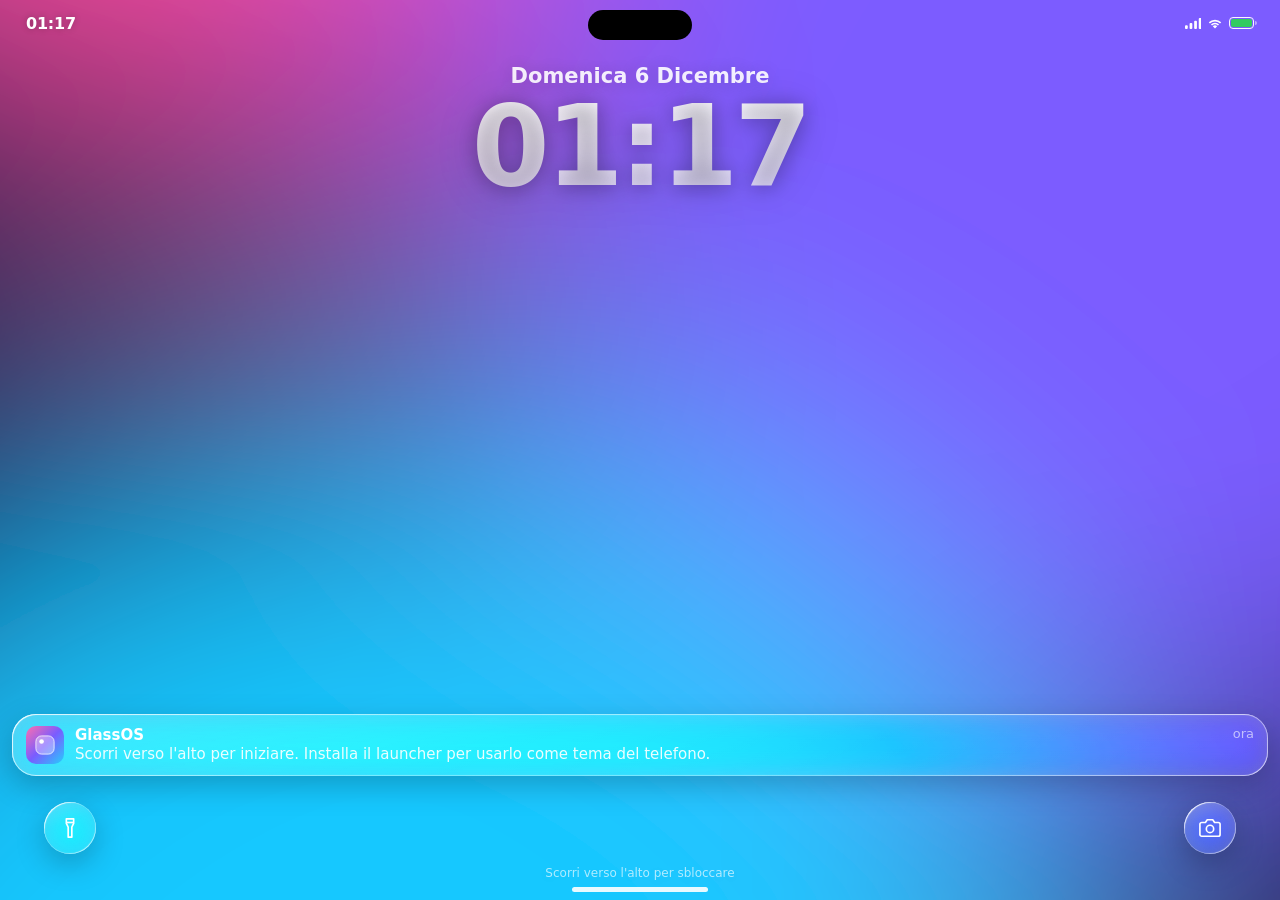
==== glass/index.html @ 5910348c "GlassOS: launcher Android stile iPhone con Liquid Glass - glass/: interfaccia (home, dock, widget, c" ====
<!doctype html>
<html lang="it">
<head>
<meta charset="utf-8">
<meta name="viewport" content="width=device-width, initial-scale=1, maximum-scale=1, user-scalable=no, viewport-fit=cover">
<meta name="theme-color" content="#000000">
<meta name="mobile-web-app-capable" content="yes">
<meta name="apple-mobile-web-app-capable" content="yes">
<meta name="apple-mobile-web-app-status-bar-style" content="black-translucent">
<title>GlassOS</title>
<link rel="manifest" href="manifest.webmanifest">
<link rel="icon" href="icona.svg" type="image/svg+xml">
<link rel="stylesheet" href="os.css">
</head>
<body>
<!-- contenitore dei filtri SVG per la rifrazione "liquid glass" (popolato da os.js) -->
<svg id="lg-defs" width="0" height="0" aria-hidden="true" style="position:absolute"><defs></defs></svg>

<div id="device">
  <div id="wallpaper"></div>

  <!-- barra di stato -->
  <header id="statusbar">
    <span class="sb-time" id="sb-time">9:41</span>
    <div id="island"><span id="island-text"></span></div>
    <span class="sb-icons">
      <svg viewBox="0 0 18 12" class="sb-signal"><rect x="0" y="8" width="3" height="4" rx="1"/><rect x="5" y="5.5" width="3" height="6.5" rx="1"/><rect x="10" y="3" width="3" height="9" rx="1"/><rect x="15" y="0" width="3" height="12" rx="1"/></svg>
      <svg viewBox="0 0 16 12" class="sb-wifi" id="sb-wifi"><path d="M8 11.5 5.6 9a3.4 3.4 0 0 1 4.8 0z"/><path d="M3.5 7a6.4 6.4 0 0 1 9 0l-1.3 1.3a4.6 4.6 0 0 0-6.4 0z"/><path d="M1.2 4.7a9.6 9.6 0 0 1 13.6 0L13.5 6A7.8 7.8 0 0 0 2.5 6z"/></svg>
      <span class="sb-battery"><span class="sb-batt-level" id="sb-batt"></span></span>
    </span>
  </header>

  <!-- schermata di blocco -->
  <section id="lock">
    <div class="lock-top">
      <div class="lock-date" id="lock-date"></div>
      <div class="lock-clock" id="lock-clock">9:41</div>
    </div>
    <div class="lock-notifs" id="lock-notifs"></div>
    <div class="lock-bottom">
      <button class="lock-btn glass" id="lock-torch" aria-label="Torcia"><svg viewBox="0 0 24 24"><path d="M8 2h8v5l-2 4v11h-4V11L8 7z"/><path d="M8 6h8"/></svg></button>
      <div class="lock-hint">Scorri verso l'alto per sbloccare</div>
      <button class="lock-btn glass" id="lock-camera" aria-label="Fotocamera"><svg viewBox="0 0 24 24"><path d="M23 19a2 2 0 0 1-2 2H3a2 2 0 0 1-2-2V8a2 2 0 0 1 2-2h4l2-3h6l2 3h4a2 2 0 0 1 2 2z"/><circle cx="12" cy="13" r="4"/></svg></button>
    </div>
    <div class="home-indicator"></div>
  </section>

  <!-- codice di sblocco -->
  <section id="passcode" hidden>
    <div class="pc-title">Inserisci codice</div>
    <div class="pc-dots" id="pc-dots"><i></i><i></i><i></i><i></i></div>
    <div class="pc-pad" id="pc-pad"></div>
    <button class="pc-cancel" id="pc-cancel">Annulla</button>
  </section>

  <!-- home -->
  <main id="home">
    <div id="pages"></div>
    <div id="page-dots"></div>
    <button id="search-pill" class="glass liquid"><svg viewBox="0 0 24 24"><circle cx="11" cy="11" r="7"/><path d="m20 20-4-4"/></svg>Cerca</button>
    <nav id="dock" class="glass liquid"></nav>
    <button id="jiggle-done" class="glass" hidden>Fine</button>
  </main>

  <!-- ricerca (Spotlight) -->
  <section id="spotlight" hidden>
    <div class="sp-bar glass">
      <svg viewBox="0 0 24 24"><circle cx="11" cy="11" r="7"/><path d="m20 20-4-4"/></svg>
      <input id="sp-input" type="search" placeholder="Cerca app o sul web" autocomplete="off">
      <button id="sp-close">Annulla</button>
    </div>
    <div class="sp-results" id="sp-results"></div>
  </section>

  <!-- centro di controllo -->
  <section id="cc" hidden>
    <div class="cc-grid" id="cc-grid"></div>
  </section>

  <!-- finestra app -->
  <section id="appwin" hidden>
    <div class="app-body" id="app-body"></div>
    <div class="home-indicator app-indicator" id="app-indicator"></div>
  </section>

  <div id="dimmer"></div>
  <div id="toast" class="glass"></div>
</div>

<script src="icons.js"></script>
<script src="apps.js"></script>
<script src="os.js"></script>
</body>
</html>
---- glass/os.css ----
/* GlassOS — interfaccia in stile iOS con materiale "Liquid Glass" */
:root {
  --font: -apple-system, "SF Pro Display", "Inter", "Segoe UI", Roboto, system-ui, sans-serif;
  --blur: 14px;
  --tint: .14;            /* opacita' del vetro */
  --tint-rgb: 255,255,255;
  --text: #fff;
  --text-2: rgba(255,255,255,.72);
  --label-shadow: 0 1px 3px rgba(0,0,0,.45);
  --sheet: rgba(28,28,32,.55);
  --sheet-row: rgba(255,255,255,.08);
  --sep: rgba(255,255,255,.12);
  --accent: #0a84ff;
  --icon: 62px;
  --ease-spring: cubic-bezier(.2,.9,.25,1.12);
  --ease-out: cubic-bezier(.16,1,.3,1);
  --safe-top: max(env(safe-area-inset-top), 0px);
  --safe-bottom: max(env(safe-area-inset-bottom), 0px);
  color-scheme: dark;
}
body.light {
  --text: #111;
  --text-2: rgba(0,0,0,.6);
  --tint-rgb: 255,255,255;
  --tint: .32;
  --sheet: rgba(250,250,252,.62);
  --sheet-row: rgba(255,255,255,.55);
  --sep: rgba(0,0,0,.1);
  color-scheme: light;
}
body.tinted { --tint: .38; }
body.light.tinted { --tint: .6; }

* { box-sizing: border-box; -webkit-tap-highlight-color: transparent; }
html, body { margin: 0; height: 100%; overflow: hidden; background: #000; }
body {
  font-family: var(--font);
  color: var(--text);
  user-select: none; -webkit-user-select: none;
  touch-action: none;
  overscroll-behavior: none;
}
button { font: inherit; color: inherit; background: none; border: 0; padding: 0; cursor: pointer; }
input, textarea { font: inherit; color: inherit; user-select: text; -webkit-user-select: text; }
svg { display: block; }
[hidden] { display: none !important; }

#device { position: fixed; inset: 0; overflow: hidden; }

/* ---------- sfondo ---------- */
#wallpaper {
  position: absolute; inset: -4%;
  background: #123 center/cover no-repeat;
  transition: transform .6s var(--ease-out), filter .6s var(--ease-out);
}
body.locked #wallpaper { transform: scale(1.06); }
body.app-open #wallpaper, body.overlay #wallpaper { filter: blur(6px) brightness(.8); transform: scale(1.04); }

/* ---------- materiale Liquid Glass ---------- */
.glass {
  position: relative;
  background:
    linear-gradient(160deg, rgba(var(--tint-rgb), calc(var(--tint) + .12)), rgba(var(--tint-rgb), var(--tint)) 40%, rgba(var(--tint-rgb), calc(var(--tint) * .6)));
  -webkit-backdrop-filter: blur(var(--blur)) saturate(190%) brightness(1.05);
  backdrop-filter: blur(var(--blur)) saturate(190%) brightness(1.05);
  box-shadow:
    inset 1.5px 1.5px 1px -1px rgba(255,255,255,.85),
    inset -1px -1px 1px -.5px rgba(255,255,255,.45),
    inset 0 0 0 .5px rgba(255,255,255,.28),
    inset 0 0 18px rgba(255,255,255,.08),
    0 10px 30px rgba(0,0,0,.22);
}
/* bordo speculare: riflesso luminoso che scorre sul bordo */
.glass::after {
  content: ""; position: absolute; inset: 0; border-radius: inherit; pointer-events: none;
  padding: 1px;
  background: linear-gradient(135deg, rgba(255,255,255,.9), rgba(255,255,255,0) 30%, rgba(255,255,255,0) 65%, rgba(255,255,255,.55));
  -webkit-mask: linear-gradient(#000 0 0) content-box, linear-gradient(#000 0 0);
  -webkit-mask-composite: xor; mask-composite: exclude;
  opacity: .7;
}
body.light .glass::after { opacity: 1; }
/* rifrazione reale: il filtro SVG viene assegnato via JS (--lg) */
body.refract .liquid[style*="--lg"] {
  -webkit-backdrop-filter: var(--lg) blur(var(--blur)) saturate(190%) brightness(1.05);
  backdrop-filter: var(--lg) blur(var(--blur)) saturate(190%) brightness(1.05);
}
.press { transition: transform .35s var(--ease-spring); }
.press:active { transform: scale(.92); }

/* ---------- barra di stato ---------- */
#statusbar {
  position: absolute; z-index: 60; top: 0; left: 0; right: 0;
  height: calc(46px + var(--safe-top)); padding: var(--safe-top) 26px 0;
  display: flex; align-items: center; justify-content: space-between;
  font-weight: 600; font-size: 16px; letter-spacing: -.2px;
  pointer-events: none; color: #fff; text-shadow: 0 0 6px rgba(0,0,0,.25);
  transition: color .3s;
}
body.dark-status #statusbar { color: #000; text-shadow: none; }
.sb-time { width: 70px; }
.sb-icons { width: 70px; display: flex; gap: 6px; align-items: center; justify-content: flex-end; }
.sb-icons svg { height: 11px; fill: currentColor; }
.sb-wifi { width: 16px; }
body.offline .sb-wifi { opacity: .3; }
.sb-battery {
  width: 25px; height: 12px; border-radius: 4px; border: 1.3px solid currentColor; opacity: .95;
  padding: 1.3px; position: relative;
}
.sb-battery::after { content: ""; position: absolute; right: -4px; top: 3px; width: 2px; height: 4px; border-radius: 0 2px 2px 0; background: currentColor; opacity: .5; }
.sb-batt-level { display: block; height: 100%; width: 80%; border-radius: 2px; background: currentColor; }
.sb-batt-level.low { background: #ff453a; }
.sb-batt-level.charging { background: #30d158; }

#island {
  position: absolute; left: 50%; top: calc(var(--safe-top) + 10px); transform: translateX(-50%);
  height: 30px; width: 104px; border-radius: 20px; background: #000;
  display: flex; align-items: center; justify-content: center;
  font-size: 13px; color: #fff; overflow: hidden;
  transition: width .5s var(--ease-spring), height .5s var(--ease-spring);
}
#island.expanded { width: 190px; }
#island-text { opacity: 0; transition: opacity .3s; white-space: nowrap; font-variant-numeric: tabular-nums; }
#island.expanded #island-text { opacity: 1; }
body.no-island #island { display: none; }

/* ---------- schermata di blocco ---------- */
#lock {
  position: absolute; inset: 0; z-index: 50;
  display: flex; flex-direction: column; align-items: center;
  padding-top: calc(var(--safe-top) + 64px);
  color: #fff; text-shadow: 0 2px 20px rgba(0,0,0,.25);
  transition: transform .5s var(--ease-out), opacity .5s var(--ease-out);
}
#lock.gone { transform: translateY(-100%); opacity: 0; pointer-events: none; }
.lock-top { text-align: center; }
.lock-date { font-size: 21px; font-weight: 600; opacity: .9; text-transform: capitalize; }
.lock-clock {
  font-size: 112px; font-weight: 700; line-height: 1; letter-spacing: -4px; margin-top: 2px;
  font-variant-numeric: tabular-nums;
  background: linear-gradient(180deg, rgba(255,255,255,.98), rgba(255,255,255,.72));
  -webkit-background-clip: text; background-clip: text; color: transparent;
  filter: drop-shadow(0 4px 18px rgba(0,0,0,.18));
}
.lock-notifs { width: 100%; padding: 0 12px; margin-top: auto; display: flex; flex-direction: column; gap: 8px; }
.notif { border-radius: 24px; padding: 12px 14px; display: flex; gap: 11px; align-items: center; text-shadow: none; }
.notif .ni { width: 38px; height: 38px; border-radius: 10px; flex: none; overflow: hidden; }
.notif .nt { flex: 1; min-width: 0; font-size: 15px; }
.notif b { font-weight: 600; display: flex; justify-content: space-between; }
.notif b small { font-weight: 400; opacity: .6; font-size: 13px; }
.notif p { margin: 1px 0 0; opacity: .9; line-height: 1.25; }
.lock-bottom {
  width: 100%; display: flex; align-items: center; justify-content: space-between; position: relative;
  padding: 26px 44px calc(var(--safe-bottom) + 46px);
}
.lock-btn { width: 52px; height: 52px; border-radius: 50%; display: grid; place-items: center; }
.lock-btn svg { width: 22px; fill: none; stroke: #fff; stroke-width: 1.8; stroke-linejoin: round; }
.lock-btn.on { background: rgba(255,255,255,.92); }
.lock-btn.on svg { stroke: #000; }
.lock-hint { position: absolute; left: 0; right: 0; bottom: calc(var(--safe-bottom) + 20px); text-align: center; font-size: 12px; opacity: .65; animation: hint 2.6s ease-in-out infinite; }
@keyframes hint { 0%,100% { transform: translateY(0); opacity: .55; } 50% { transform: translateY(-5px); opacity: .9; } }
.home-indicator {
  position: absolute; left: 50%; bottom: calc(var(--safe-bottom) + 8px); transform: translateX(-50%);
  width: 136px; height: 5px; border-radius: 3px; background: rgba(255,255,255,.9);
}

/* ---------- codice ---------- */
#passcode {
  position: absolute; inset: 0; z-index: 55; display: flex; flex-direction: column; align-items: center;
  padding-top: calc(var(--safe-top) + 90px);
  -webkit-backdrop-filter: blur(30px) brightness(.7); backdrop-filter: blur(30px) brightness(.7);
  animation: fadein .3s;
}
.pc-title { font-size: 20px; }
.pc-dots { display: flex; gap: 22px; margin: 22px 0 48px; }
.pc-dots i { width: 13px; height: 13px; border-radius: 50%; border: 1.4px solid #fff; }
.pc-dots i.on { background: #fff; }
.pc-dots.shake { animation: shake .4s; }
@keyframes shake { 20%,60% { transform: translateX(-12px); } 40%,80% { transform: translateX(12px); } }
.pc-pad { display: grid; grid-template-columns: repeat(3, 78px); gap: 16px 26px; }
.pc-key { width: 78px; height: 78px; border-radius: 50%; font-size: 34px; display: flex; flex-direction: column; align-items: center; justify-content: center; line-height: 1; }
.pc-key small { font-size: 10px; letter-spacing: 2px; font-weight: 600; margin-top: 2px; }
.pc-key:active { background: rgba(255,255,255,.55); }
.pc-cancel { margin-top: auto; margin-bottom: calc(var(--safe-bottom) + 40px); font-size: 17px; }

/* ---------- home ---------- */
#home {
  position: absolute; inset: 0; z-index: 10;
  padding-top: calc(var(--safe-top) + 52px);
  display: flex; flex-direction: column;
  transition: transform .45s var(--ease-out), opacity .45s var(--ease-out), filter .45s;
}
body.locked #home { transform: scale(1.08); opacity: 0; pointer-events: none; }
body.app-open #home { transform: scale(.92); opacity: .0; }
body.overlay #home { filter: blur(10px); transform: scale(.97); }

#pages {
  flex: 1; display: flex; overflow-x: auto; overflow-y: hidden;
  scroll-snap-type: x mandatory; scrollbar-width: none; touch-action: pan-x;
}
#pages::-webkit-scrollbar { display: none; }
.page {
  flex: 0 0 100%; scroll-snap-align: start; scroll-snap-stop: always;
  padding: 10px 18px 0;
  display: grid; grid-template-columns: repeat(4, 1fr); grid-auto-rows: 98px; align-content: start;
  row-gap: 4px;
}
.app {
  display: flex; flex-direction: column; align-items: center; gap: 6px; position: relative;
  touch-action: pan-x;
}
.app .label {
  font-size: 11.5px; font-weight: 500; color: #fff; text-shadow: var(--label-shadow);
  max-width: 76px; white-space: nowrap; overflow: hidden; text-overflow: ellipsis;
}
#dock .app .label { display: none; }
.icon {
  width: var(--icon); height: var(--icon); border-radius: 27%;
  position: relative; overflow: hidden; flex: none;
  box-shadow: 0 6px 14px rgba(0,0,0,.18);
  transition: transform .35s var(--ease-spring), filter .2s;
}
.icon svg.glyph { position: absolute; inset: 20%; width: 60%; height: 60%; fill: none; stroke: #fff; stroke-width: 1.9; stroke-linecap: round; stroke-linejoin: round; }
.icon .letter { position: absolute; inset: 0; display: grid; place-items: center; font-size: 28px; font-weight: 700; color: #fff; }
/* riflesso superiore delle icone */
.icon::after {
  content: ""; position: absolute; inset: 0; border-radius: inherit; pointer-events: none;
  background: linear-gradient(180deg, rgba(255,255,255,.28), rgba(255,255,255,0) 45%);
  box-shadow: inset 0 1px 1px rgba(255,255,255,.55), inset 0 -1px 2px rgba(0,0,0,.12);
}
.app:active .icon { transform: scale(.9); filter: brightness(.85); }

/* stile icone "vetro trasparente" (iOS 26 Clear) */
body.icons-clear .icon {
  background: rgba(255,255,255,.12) !important;
  -webkit-backdrop-filter: blur(10px) saturate(160%); backdrop-filter: blur(10px) saturate(160%);
  box-shadow: inset 1px 1px 1px -.5px rgba(255,255,255,.9), inset 0 0 0 .6px rgba(255,255,255,.35), 0 6px 14px rgba(0,0,0,.12);
}
body.icons-clear .icon > *:not(.letter):not(svg.glyph) { opacity: .0; }
body.icons-clear .icon svg.glyph { stroke: rgba(255,255,255,.95); filter: drop-shadow(0 1px 2px rgba(0,0,0,.25)); }
body.icons-clear .icon .cal-day { color: #fff; }
body.icons-clear .icon .cal-num { color: #fff; }
body.icons-clear .icon .cal, body.icons-clear .icon .photos { opacity: 1 !important; }
body.icons-clear .icon .photos { filter: grayscale(1) brightness(2); opacity: .8 !important; }

/* icone speciali */
.cal { position: absolute; inset: 0; display: flex; flex-direction: column; align-items: center; }
.cal-day { font-size: 10px; font-weight: 600; color: #ff3b30; margin-top: 7px; text-transform: capitalize; }
.cal-num { font-size: 32px; font-weight: 400; color: #111; line-height: 1; margin-top: -1px; letter-spacing: -1px; }
.photos { position: absolute; inset: 14%; }

/* modalita' modifica (icone che tremano) */
body.jiggle .app .icon { animation: jiggle .28s ease-in-out infinite alternate; }
body.jiggle .app:nth-child(2n) .icon { animation-delay: -.14s; animation-direction: alternate-reverse; }
@keyframes jiggle { from { transform: rotate(-2deg); } to { transform: rotate(2deg); } }
.del-badge {
  position: absolute; top: -6px; left: 2px; z-index: 2; width: 22px; height: 22px; border-radius: 50%;
  display: none; place-items: center; font-size: 18px; font-weight: 600; line-height: 1; color: #000;
  background: rgba(230,230,235,.9); box-shadow: 0 1px 4px rgba(0,0,0,.3);
}
body.jiggle .del-badge { display: grid; }
.app.dragging { z-index: 20; pointer-events: none; }
.app.dragging .icon { animation: none !important; transform: scale(1.15); }
.app.drop-target .icon { outline: 2px solid rgba(255,255,255,.8); outline-offset: 3px; }
#jiggle-done {
  position: absolute; z-index: 61; top: calc(var(--safe-top) + 8px); right: 14px;
  padding: 7px 16px; border-radius: 20px; font-weight: 600; font-size: 15px;
}

/* widget */
.widget {
  grid-column: span 2; grid-row: span 2; margin: 4px 6px 12px; border-radius: 26px; padding: 14px 16px;
  display: flex; flex-direction: column; overflow: hidden; color: #fff; text-shadow: 0 1px 2px rgba(0,0,0,.2);
}
.widget .wlabel { font-size: 11px; opacity: .8; margin-top: 4px; text-align: center; position: absolute; bottom: -18px; left: 0; right: 0; text-shadow: var(--label-shadow); }
.w-weather .city { font-size: 14px; font-weight: 600; display: flex; align-items: center; gap: 4px; }
.w-weather .temp { font-size: 44px; font-weight: 300; line-height: 1.05; letter-spacing: -1px; }
.w-weather .cond { margin-top: auto; font-size: 13px; font-weight: 500; }
.w-weather .hl { font-size: 13px; opacity: .85; }
.w-weather .wico { font-size: 20px; }
.w-cal { padding: 14px 14px 10px; }
.w-cal .wd { font-size: 12px; font-weight: 600; color: #ff6961; text-transform: uppercase; letter-spacing: .4px; }
.w-cal .dn { font-size: 40px; font-weight: 300; line-height: 1; }
.w-cal .ev { margin-top: auto; font-size: 12.5px; line-height: 1.3; border-left: 3px solid #ff9f0a; padding-left: 7px; }
.w-cal .ev small { display: block; opacity: .7; }
.w-clock { align-items: center; justify-content: center; padding: 10px; }
.w-clock svg { width: 100%; height: 100%; }

#page-dots { display: flex; justify-content: center; gap: 8px; height: 22px; align-items: center; }
#page-dots i { width: 7px; height: 7px; border-radius: 50%; background: rgba(255,255,255,.4); transition: background .3s; }
#page-dots i.on { background: #fff; }

#search-pill {
  align-self: center; display: flex; align-items: center; gap: 5px;
  padding: 7px 14px; border-radius: 20px; font-size: 13px; font-weight: 600; margin-bottom: 12px;
  color: #fff; text-shadow: 0 1px 2px rgba(0,0,0,.2);
}
#search-pill svg { width: 13px; fill: none; stroke: currentColor; stroke-width: 2.6; stroke-linecap: round; }
body.jiggle #search-pill { opacity: 0; pointer-events: none; }

#dock {
  margin: 0 10px calc(var(--safe-bottom) + 10px); height: 92px; border-radius: 36px;
  display: flex; align-items: center; justify-content: space-around; padding: 0 8px;
}

/* ---------- Spotlight ---------- */
#spotlight {
  position: absolute; inset: 0; z-index: 40; padding: calc(var(--safe-top) + 54px) 14px 0;
  display: flex; flex-direction: column; animation: fadein .25s;
}
.sp-bar { display: flex; align-items: center; gap: 8px; border-radius: 16px; padding: 0 12px; height: 44px; }
.sp-bar svg { width: 18px; fill: none; stroke: var(--text-2); stroke-width: 2.4; stroke-linecap: round; flex: none; }
.sp-bar input { flex: 1; min-width: 0; background: none; border: 0; outline: 0; font-size: 17px; }
.sp-bar input::placeholder { color: var(--text-2); }
.sp-bar button { color: var(--accent); font-size: 16px; }
body:not(.light) .sp-bar button { color: #fff; }
.sp-results { margin-top: 18px; overflow-y: auto; flex: 1; touch-action: pan-y; padding-bottom: 30px; }
.sp-section { font-size: 13px; font-weight: 600; color: var(--text-2); margin: 14px 4px 8px; text-transform: uppercase; letter-spacing: .3px; }
.sp-apps { display: grid; grid-template-columns: repeat(4, 1fr); row-gap: 14px; }
.sp-web { border-radius: 16px; padding: 13px 14px; display: flex; gap: 10px; align-items: center; margin-bottom: 8px; font-size: 16px; }
.sp-web svg { width: 18px; fill: none; stroke: currentColor; stroke-width: 2; stroke-linecap: round; flex: none; }

/* ---------- Centro di controllo ---------- */
#cc {
  position: absolute; inset: 0; z-index: 45; padding: calc(var(--safe-top) + 60px) 22px 0;
  background: rgba(0,0,0,.18);
  -webkit-backdrop-filter: blur(24px) saturate(150%); backdrop-filter: blur(24px) saturate(150%);
  transform-origin: top right;
}
#cc.open { animation: ccIn .45s var(--ease-spring); }
@keyframes ccIn { from { opacity: 0; transform: translateY(-30px) scale(.96); } }
.cc-grid { display: grid; grid-template-columns: repeat(4, 1fr); grid-auto-rows: 74px; gap: 14px; }
.tile { border-radius: 26px; display: flex; align-items: center; justify-content: center; color: #fff; overflow: hidden; }
.tile svg { width: 24px; fill: none; stroke: currentColor; stroke-width: 2; stroke-linecap: round; stroke-linejoin: round; }
.tile.round { border-radius: 50%; }
.tile.on { background: #fff !important; color: #111; }
.tile.on.blue { background: #0a84ff !important; color: #fff; }
.tile.on.green { background: #30d158 !important; color: #fff; }
.tile.on.orange { background: #ff9f0a !important; color: #fff; }
.cc-conn { grid-column: span 2; grid-row: span 2; display: grid; grid-template-columns: 1fr 1fr; gap: 12px; padding: 14px; place-items: center; }
.cc-conn .tile { width: 56px; height: 56px; border-radius: 50%; background: rgba(255,255,255,.18); }
.cc-music { grid-column: span 2; grid-row: span 2; flex-direction: column; align-items: stretch; justify-content: space-between; padding: 16px; }
.cc-music .mt { font-size: 14px; font-weight: 600; } .cc-music .ma { font-size: 13px; opacity: .65; }
.cc-music .mc { display: flex; justify-content: space-around; align-items: center; }
.cc-music .mc svg { width: 26px; fill: currentColor; stroke: none; }
.cc-slider { grid-row: span 2; border-radius: 26px; position: relative; overflow: hidden; touch-action: none; }
.cc-slider .fill { position: absolute; left: 0; right: 0; bottom: 0; background: #fff; }
.cc-slider svg { position: absolute; bottom: 18px; left: 50%; transform: translateX(-50%); width: 26px; stroke: #888; z-index: 1; fill: none; stroke-width: 2; stroke-linecap: round; }
.cc-wide { grid-column: span 2; justify-content: flex-start; gap: 10px; padding: 0 16px; font-size: 14px; font-weight: 600; }
.cc-wide .dot { width: 40px; height: 40px; border-radius: 50%; background: rgba(255,255,255,.22); display: grid; place-items: center; flex: none; }
.cc-wide.on .dot { background: #5e5ce6; color: #fff; }
.cc-hint { grid-column: span 4; text-align: center; font-size: 12px; opacity: .5; margin-top: 4px; }

/* ---------- finestra app ---------- */
#appwin {
  position: absolute; inset: 0; z-index: 30; overflow: hidden; border-radius: 0;
  background: var(--app-bg, #000); color: var(--app-fg, #fff);
  will-change: transform, border-radius;
}
.app-body { position: absolute; inset: 0; overflow-y: auto; overflow-x: hidden; touch-action: pan-y; padding-top: calc(var(--safe-top) + 46px); }
.app-indicator { z-index: 5; background: currentColor; opacity: .75; }
#app-indicator::before { content: ""; position: absolute; left: -40px; right: -40px; top: -22px; bottom: -14px; }

#dimmer { position: absolute; inset: 0; z-index: 70; background: #000; opacity: 0; pointer-events: none; transition: opacity .3s; }
#toast {
  position: absolute; z-index: 80; left: 50%; top: calc(var(--safe-top) + 48px);
  transform: translate(-50%, -150%); padding: 11px 18px; border-radius: 22px; font-size: 14px; font-weight: 500;
  transition: transform .5s var(--ease-spring), opacity .3s, visibility .3s; max-width: 86%; text-align: center; color: #fff;
  opacity: 0; visibility: hidden;
}
#toast.show { transform: translate(-50%, 0); opacity: 1; visibility: visible; }

@keyframes fadein { from { opacity: 0; } }

/* ---------- componenti condivisi delle app ---------- */
.a-title { font-size: 34px; font-weight: 700; letter-spacing: -.5px; padding: 6px 18px 10px; }
.a-group { margin: 0 16px 22px; border-radius: 14px; background: var(--sheet-row); overflow: hidden; }
.a-group-title { font-size: 13px; color: var(--text-2); text-transform: uppercase; margin: 0 32px 7px; letter-spacing: .2px; }
.a-row { display: flex; align-items: center; gap: 12px; min-height: 46px; padding: 8px 16px; font-size: 16px; position: relative; }
.a-row + .a-row::before { content: ""; position: absolute; top: 0; left: 16px; right: 0; border-top: .5px solid var(--sep); }
.a-row .grow { flex: 1; min-width: 0; }
.a-row .sub { color: var(--text-2); font-size: 15px; }
.a-row input[type=text], .a-row input[type=password], .a-row input[type=url] { background: none; border: 0; outline: 0; text-align: right; color: var(--text-2); font-size: 16px; min-width: 0; flex: 1; }
.a-row input[type=range] { flex: 1; accent-color: var(--accent); }
.a-note { font-size: 13px; color: var(--text-2); margin: -14px 32px 22px; line-height: 1.35; }
.a-btn { color: var(--accent); font-size: 16px; }
.a-btn.danger { color: #ff453a; }
.switch { width: 51px; height: 31px; border-radius: 16px; background: rgba(120,120,128,.36); position: relative; flex: none; transition: background .25s; }
.switch::after { content: ""; position: absolute; top: 2px; left: 2px; width: 27px; height: 27px; border-radius: 50%; background: #fff; box-shadow: 0 2px 6px rgba(0,0,0,.25); transition: transform .3s var(--ease-spring); }
.switch.on { background: #34c759; }
.switch.on::after { transform: translateX(20px); }
.seg { display: flex; background: rgba(120,120,128,.24); border-radius: 9px; padding: 2px; flex: 1; }
.seg button { flex: 1; padding: 6px 4px; border-radius: 7px; font-size: 13px; font-weight: 500; }
.seg button.on { background: rgba(255,255,255,.95); color: #000; box-shadow: 0 2px 6px rgba(0,0,0,.15); }
.wall-grid { display: grid; grid-template-columns: repeat(4, 1fr); gap: 10px; padding: 12px; }
.wall-grid button { aspect-ratio: 9/16; border-radius: 12px; background-size: cover; background-position: center; border: 2px solid transparent; }
.wall-grid button.on { border-color: var(--accent); }
.wall-grid .add { display: grid; place-items: center; font-size: 28px; background: rgba(120,120,128,.24); color: var(--text-2); }
.si { width: 30px; height: 30px; border-radius: 8px; display: grid; place-items: center; flex: none; color: #fff; }
.si svg { width: 18px; fill: none; stroke: #fff; stroke-width: 2; stroke-linecap: round; stroke-linejoin: round; }
.chev { color: var(--text-2); opacity: .6; font-size: 18px; }

/* ---------- icone stile iOS / icone reali ---------- */
.icon.art-icon { background: #fff; }
.icon svg.art { position: absolute; inset: 0; width: 100%; height: 100%; }
.icon img { position: absolute; inset: 0; width: 100%; height: 100%; object-fit: cover; }
body.icons-clear .icon.art-icon svg.art,
body.icons-clear .icon img { opacity: .55 !important; filter: grayscale(1) contrast(1.1) brightness(1.35); }
body.icons-clear .icon.art-icon, body.icons-clear .icon.real { background: rgba(255,255,255,.14) !important; }
body.no-labels .page .label { visibility: hidden; }
body.no-status #statusbar { display: none; }

/* ---------- Libreria app ---------- */
.page.library { display: block; overflow-y: auto; touch-action: pan-y; padding-bottom: 20px; }
.lib-search { display: flex; align-items: center; gap: 8px; height: 40px; border-radius: 14px; padding: 0 12px; margin: 4px 2px 18px; }
.lib-search svg { width: 16px; fill: none; stroke: currentColor; stroke-width: 2.4; stroke-linecap: round; opacity: .7; color: #fff; }
.lib-search input { flex: 1; background: none; border: 0; outline: 0; font-size: 16px; color: #fff; min-width: 0; }
.lib-search input::placeholder { color: rgba(255,255,255,.75); }
.lib-grid { display: grid; grid-template-columns: repeat(4, 1fr); row-gap: 16px; }
#page-dots i.lib-dot { border-radius: 2px; width: 8px; height: 8px; }

/* ---------- widget calendario: mese ---------- */
.mini-month { display: grid; grid-template-columns: repeat(7, 1fr); gap: 2px 0; margin-top: 6px; font-size: 9.5px; text-align: center; }
.mini-month b { font-weight: 600; opacity: .55; }
.mini-month span { line-height: 15px; border-radius: 50%; width: 15px; margin: auto; }
.mini-month span.today { background: #ff453a; color: #fff; font-weight: 700; }

/* ---------- zoom di apertura app Android ---------- */
.zoomer { position: absolute; z-index: 95; overflow: hidden; border-radius: 27%; pointer-events: none; transform-origin: center; }
.zoomer .icon { width: 100%; height: 100%; border-radius: 0; box-shadow: none; }

/* ---------- menu contestuale ---------- */
#ctx { position: absolute; inset: 0; z-index: 85; animation: fadein .2s; }
.ctx-icon { position: absolute; animation: pop .35s var(--ease-spring); }
.ctx-icon .icon { width: 100%; height: 100%; }
@keyframes pop { 50% { transform: scale(1.12); } }
.ctx-menu { position: absolute; min-width: 230px; border-radius: 18px; overflow: hidden; animation: menuIn .35s var(--ease-spring); transform-origin: top left; }
@keyframes menuIn { from { opacity: 0; transform: scale(.6); } }
.ctx-menu button { display: block; width: 100%; text-align: left; padding: 13px 16px; font-size: 16px; color: var(--text); }
.ctx-menu button + button { border-top: .5px solid var(--sep); }
.ctx-menu button.danger { color: #ff453a; }
.ctx-menu button:active { background: rgba(255,255,255,.15); }

/* ---------- colori app integrate ---------- */
:root { --notes-bg: #000; --settings-bg: #000; }
body.light { --notes-bg: #f2f2f7; --settings-bg: #f2f2f7; }
.n-ico { width: 26px; stroke: currentColor; fill: none; stroke-width: 2; }

/* Calcolatrice */
.calc { position: absolute; inset: 0; display: flex; flex-direction: column; justify-content: flex-end; padding: 0 16px calc(var(--safe-bottom) + 40px); }
.calc-out { text-align: right; font-size: 84px; font-weight: 300; padding: 0 10px 12px; white-space: nowrap; overflow: hidden; font-variant-numeric: tabular-nums; }
.calc-keys { display: grid; grid-template-columns: repeat(4, 1fr); gap: 13px; }
.ck { aspect-ratio: 1; border-radius: 50%; background: #333; font-size: 34px; color: #fff; transition: filter .15s; }
.ck:active { filter: brightness(1.6); }
.ck.f { background: #a5a5a5; color: #000; font-size: 28px; }
.ck.o { background: #ff9f0a; font-size: 40px; }
.ck.o.sel { background: #fff; color: #ff9f0a; }
.ck.z { grid-column: span 2; aspect-ratio: auto; border-radius: 50px; text-align: left; padding-left: 32px; }

/* Meteo */
.wx { padding: 10px 16px 60px; text-shadow: 0 1px 3px rgba(0,0,0,.15); }
.wx-head { text-align: center; margin: 20px 0 30px; font-size: 18px; font-weight: 500; }
.wx-place { font-size: 32px; }
.wx-temp { font-size: 96px; font-weight: 200; line-height: 1; margin-left: 24px; }
.wx-cond { opacity: .85; }
.wx-card { border-radius: 18px; padding: 12px 14px; margin-bottom: 12px; --tint: .12; }
.wx-cap { font-size: 12px; opacity: .7; font-weight: 600; margin-bottom: 8px; padding-bottom: 6px; border-bottom: .5px solid rgba(255,255,255,.25); }
.wx-hours { display: flex; gap: 18px; overflow-x: auto; touch-action: pan-x; scrollbar-width: none; }
.wx-hours div { display: flex; flex-direction: column; align-items: center; gap: 8px; flex: none; font-size: 15px; }
.wx-hours span { font-size: 22px; }
.wx-day { display: grid; grid-template-columns: 56px 34px 34px 1fr 34px; align-items: center; gap: 8px; padding: 7px 0; font-size: 17px; font-weight: 500; text-transform: capitalize; }
.wx-day .mn { opacity: .6; }
.wx-day i { height: 4px; border-radius: 2px; background: linear-gradient(90deg, #6fd3ff, #ffd60a, #ff9f0a); }
.wx-grid { display: grid; grid-template-columns: 1fr 1fr; gap: 12px; }
.wx-grid .wx-card { margin: 0; } .wx-grid b { font-size: 30px; font-weight: 400; }

/* Orologio */
.clk-big { font-size: 80px; font-weight: 200; text-align: center; font-variant-numeric: tabular-nums; margin: 40px 0 30px; }
.clk-btns { display: flex; justify-content: space-between; padding: 0 22px 26px; }
.clk-b { width: 84px; height: 84px; border-radius: 50%; font-size: 17px; box-shadow: 0 0 0 3px #000, 0 0 0 5px currentColor; }
.clk-b.green { background: #0a3a17; color: #30d158; } .clk-b.red { background: #3a0f0c; color: #ff453a; } .clk-b.gray { background: #333; color: #fff; box-shadow: 0 0 0 3px #000, 0 0 0 5px #333; }
.clk-pick { display: flex; justify-content: center; gap: 14px; margin: 50px 0 40px; }
.clk-pick label { display: flex; align-items: baseline; gap: 6px; }
.clk-pick input { width: 74px; font-size: 44px; background: #1c1c1e; border: 0; border-radius: 12px; color: #fff; text-align: center; padding: 6px 0; outline: 0; }
.clk-pick span { font-size: 16px; opacity: .7; }
#clk-seg button.on { background: #636366; color: #fff; }
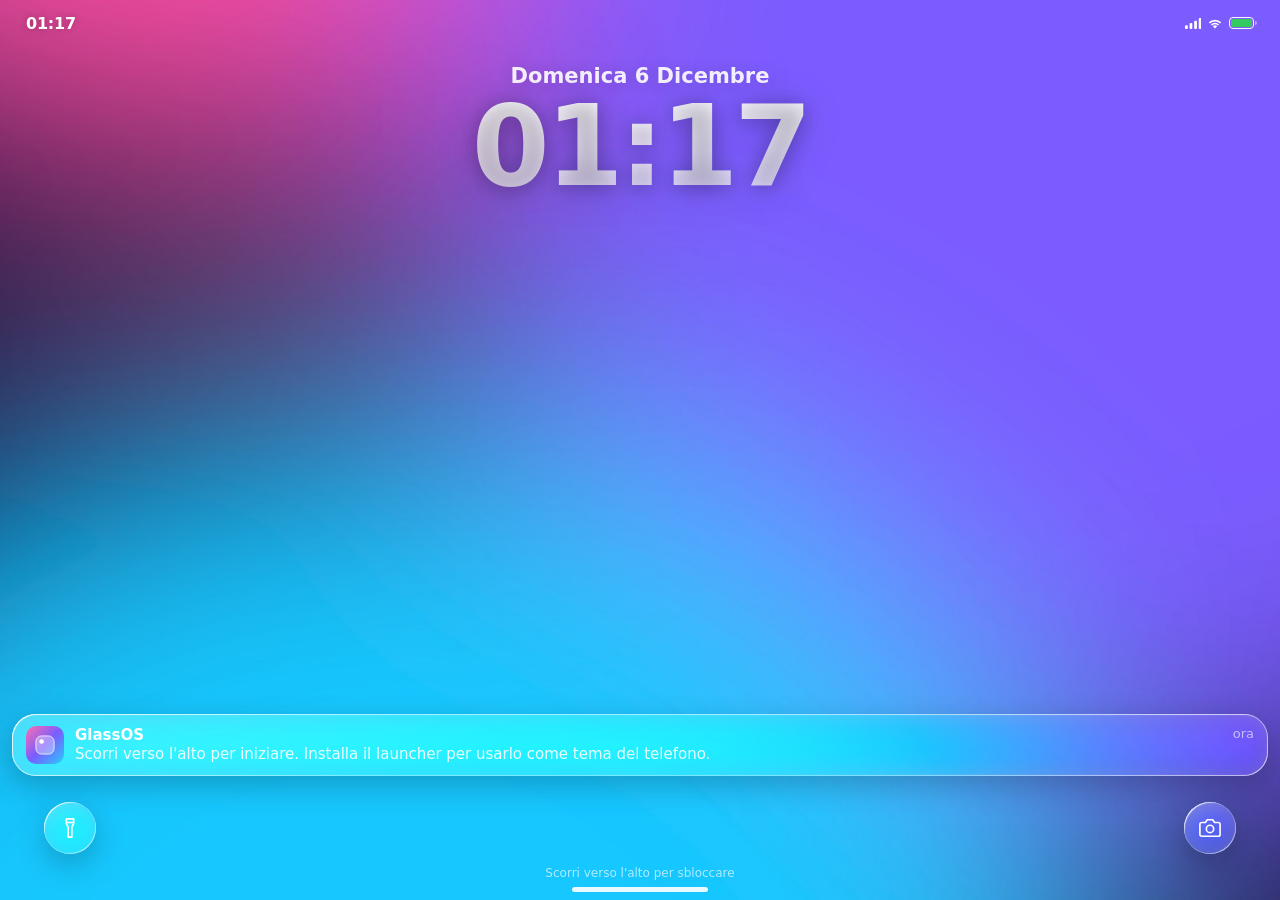
==== commit 62587284: "GlassOS: vetro veloce con sfondo pre-sfocato, niente Dynamic Island - modalita' veloce predefinita s" ====
--- a/glass/index.html
+++ b/glass/index.html
@@ -38,9 +38,9 @@
     </div>
     <div class="lock-notifs" id="lock-notifs"></div>
     <div class="lock-bottom">
-      <button class="lock-btn glass" id="lock-torch" aria-label="Torcia"><svg viewBox="0 0 24 24"><path d="M8 2h8v5l-2 4v11h-4V11L8 7z"/><path d="M8 6h8"/></svg></button>
+      <button class="lock-btn glass wallglass" id="lock-torch" aria-label="Torcia"><svg viewBox="0 0 24 24"><path d="M8 2h8v5l-2 4v11h-4V11L8 7z"/><path d="M8 6h8"/></svg></button>
       <div class="lock-hint">Scorri verso l'alto per sbloccare</div>
-      <button class="lock-btn glass" id="lock-camera" aria-label="Fotocamera"><svg viewBox="0 0 24 24"><path d="M23 19a2 2 0 0 1-2 2H3a2 2 0 0 1-2-2V8a2 2 0 0 1 2-2h4l2-3h6l2 3h4a2 2 0 0 1 2 2z"/><circle cx="12" cy="13" r="4"/></svg></button>
+      <button class="lock-btn glass wallglass" id="lock-camera" aria-label="Fotocamera"><svg viewBox="0 0 24 24"><path d="M23 19a2 2 0 0 1-2 2H3a2 2 0 0 1-2-2V8a2 2 0 0 1 2-2h4l2-3h6l2 3h4a2 2 0 0 1 2 2z"/><circle cx="12" cy="13" r="4"/></svg></button>
     </div>
     <div class="home-indicator"></div>
   </section>
@@ -57,8 +57,8 @@
   <main id="home">
     <div id="pages"></div>
     <div id="page-dots"></div>
-    <button id="search-pill" class="glass liquid"><svg viewBox="0 0 24 24"><circle cx="11" cy="11" r="7"/><path d="m20 20-4-4"/></svg>Cerca</button>
-    <nav id="dock" class="glass liquid"></nav>
+    <button id="search-pill" class="glass liquid wallglass"><svg viewBox="0 0 24 24"><circle cx="11" cy="11" r="7"/><path d="m20 20-4-4"/></svg>Cerca</button>
+    <nav id="dock" class="glass liquid wallglass"></nav>
     <button id="jiggle-done" class="glass" hidden>Fine</button>
   </main>
 
--- a/glass/os.css
+++ b/glass/os.css
@@ -49,12 +49,12 @@
 
 /* ---------- sfondo ---------- */
 #wallpaper {
-  position: absolute; inset: -4%;
+  position: absolute; inset: -4%; will-change: transform;
   background: #123 center/cover no-repeat;
   transition: transform .6s var(--ease-out), filter .6s var(--ease-out);
 }
 body.locked #wallpaper { transform: scale(1.06); }
-body.app-open #wallpaper, body.overlay #wallpaper { filter: blur(6px) brightness(.8); transform: scale(1.04); }
+body.app-open #wallpaper { transform: scale(1.04); }
 
 /* ---------- materiale Liquid Glass ---------- */
 .glass {
@@ -192,7 +192,7 @@
 }
 body.locked #home { transform: scale(1.08); opacity: 0; pointer-events: none; }
 body.app-open #home { transform: scale(.92); opacity: .0; }
-body.overlay #home { filter: blur(10px); transform: scale(.97); }
+body.overlay #home { opacity: .3; transform: scale(.97); }
 
 #pages {
   flex: 1; display: flex; overflow-x: auto; overflow-y: hidden;
@@ -306,7 +306,7 @@
 /* ---------- Spotlight ---------- */
 #spotlight {
   position: absolute; inset: 0; z-index: 40; padding: calc(var(--safe-top) + 54px) 14px 0;
-  display: flex; flex-direction: column; animation: fadein .25s;
+  display: flex; flex-direction: column; animation: fadein .25s; background: rgba(0,0,0,.45);
 }
 .sp-bar { display: flex; align-items: center; gap: 8px; border-radius: 16px; padding: 0 12px; height: 44px; }
 .sp-bar svg { width: 18px; fill: none; stroke: var(--text-2); stroke-width: 2.4; stroke-linecap: round; flex: none; }
@@ -430,7 +430,7 @@
 .zoomer .icon { width: 100%; height: 100%; border-radius: 0; box-shadow: none; }
 
 /* ---------- menu contestuale ---------- */
-#ctx { position: absolute; inset: 0; z-index: 85; animation: fadein .2s; }
+#ctx { position: absolute; inset: 0; z-index: 85; animation: fadein .2s; background: rgba(0,0,0,.35); }
 .ctx-icon { position: absolute; animation: pop .35s var(--ease-spring); }
 .ctx-icon .icon { width: 100%; height: 100%; }
 @keyframes pop { 50% { transform: scale(1.12); } }
@@ -484,3 +484,38 @@
 .clk-pick input { width: 74px; font-size: 44px; background: #1c1c1e; border: 0; border-radius: 12px; color: #fff; text-align: center; padding: 6px 0; outline: 0; }
 .clk-pick span { font-size: 16px; opacity: .7; }
 #clk-seg button.on { background: #636366; color: #fff; }
+
+/* lancetta dei secondi dell'icona Orologio: animata dal CSS, niente ridisegno ogni secondo */
+.sec-hand { transform-box: view-box; transform-origin: 50px 50px; animation: secHand 60s linear infinite; }
+@keyframes secHand { from { transform: rotate(0); } to { transform: rotate(360deg); } }
+
+/* avviso "imposta come Home predefinita" */
+#home-banner {
+  position: absolute; z-index: 25; left: 12px; right: 12px; top: calc(var(--safe-top) + 50px);
+  border-radius: 22px; padding: 12px 12px 12px 16px; display: flex; align-items: center; gap: 10px;
+  font-size: 14px; color: #fff; animation: menuIn .4s var(--ease-spring); transform-origin: top center;
+  background: rgba(22,22,28,.9) !important; text-shadow: none;
+}
+#home-banner b { display: block; font-size: 15px; }
+#home-banner .grow { flex: 1; min-width: 0; line-height: 1.25; }
+#home-banner button.go { background: #fff; color: #000; font-weight: 600; padding: 8px 14px; border-radius: 16px; flex: none; }
+#home-banner button.x { opacity: .7; font-size: 20px; padding: 0 4px; flex: none; }
+body.jiggle #home-banner, body.overlay #home-banner, body.app-open #home-banner { display: none; }
+
+/* ---------- modalita' veloce: vetro con sfondo pre-sfocato, nessun backdrop-filter dal vivo ---------- */
+body.fast .glass, body.fast #cc, body.fast #spotlight, body.fast #passcode, body.fast.icons-clear .icon {
+  -webkit-backdrop-filter: none !important; backdrop-filter: none !important;
+}
+body.fast .glass { background: rgba(var(--tint-rgb), calc(var(--tint) + .08)); }
+body.fast .glass.wallglass {
+  background:
+    linear-gradient(160deg, rgba(var(--tint-rgb), calc(var(--tint) + .14)), rgba(var(--tint-rgb), calc(var(--tint) * .7))) 0 0 / 100% 100% no-repeat,
+    var(--wall-blur, none) var(--wbp, 0 0) / var(--wbs, cover) no-repeat,
+    rgba(var(--tint-rgb), var(--tint));
+}
+body.fast #cc { background: linear-gradient(rgba(0,0,0,.32), rgba(0,0,0,.32)), var(--wall-blur, #111) center / cover; }
+body.fast #spotlight, body.fast #passcode { background: linear-gradient(rgba(0,0,0,.42), rgba(0,0,0,.42)), var(--wall-blur, #111) center / cover; }
+body.fast .ctx-menu { background: rgba(44,44,50,.94); }
+body.light.fast .ctx-menu { background: rgba(245,245,248,.95); }
+body.fast #toast { background: rgba(30,30,36,.9); }
+body.fast.icons-clear .icon { background: rgba(255,255,255,.2) !important; }
